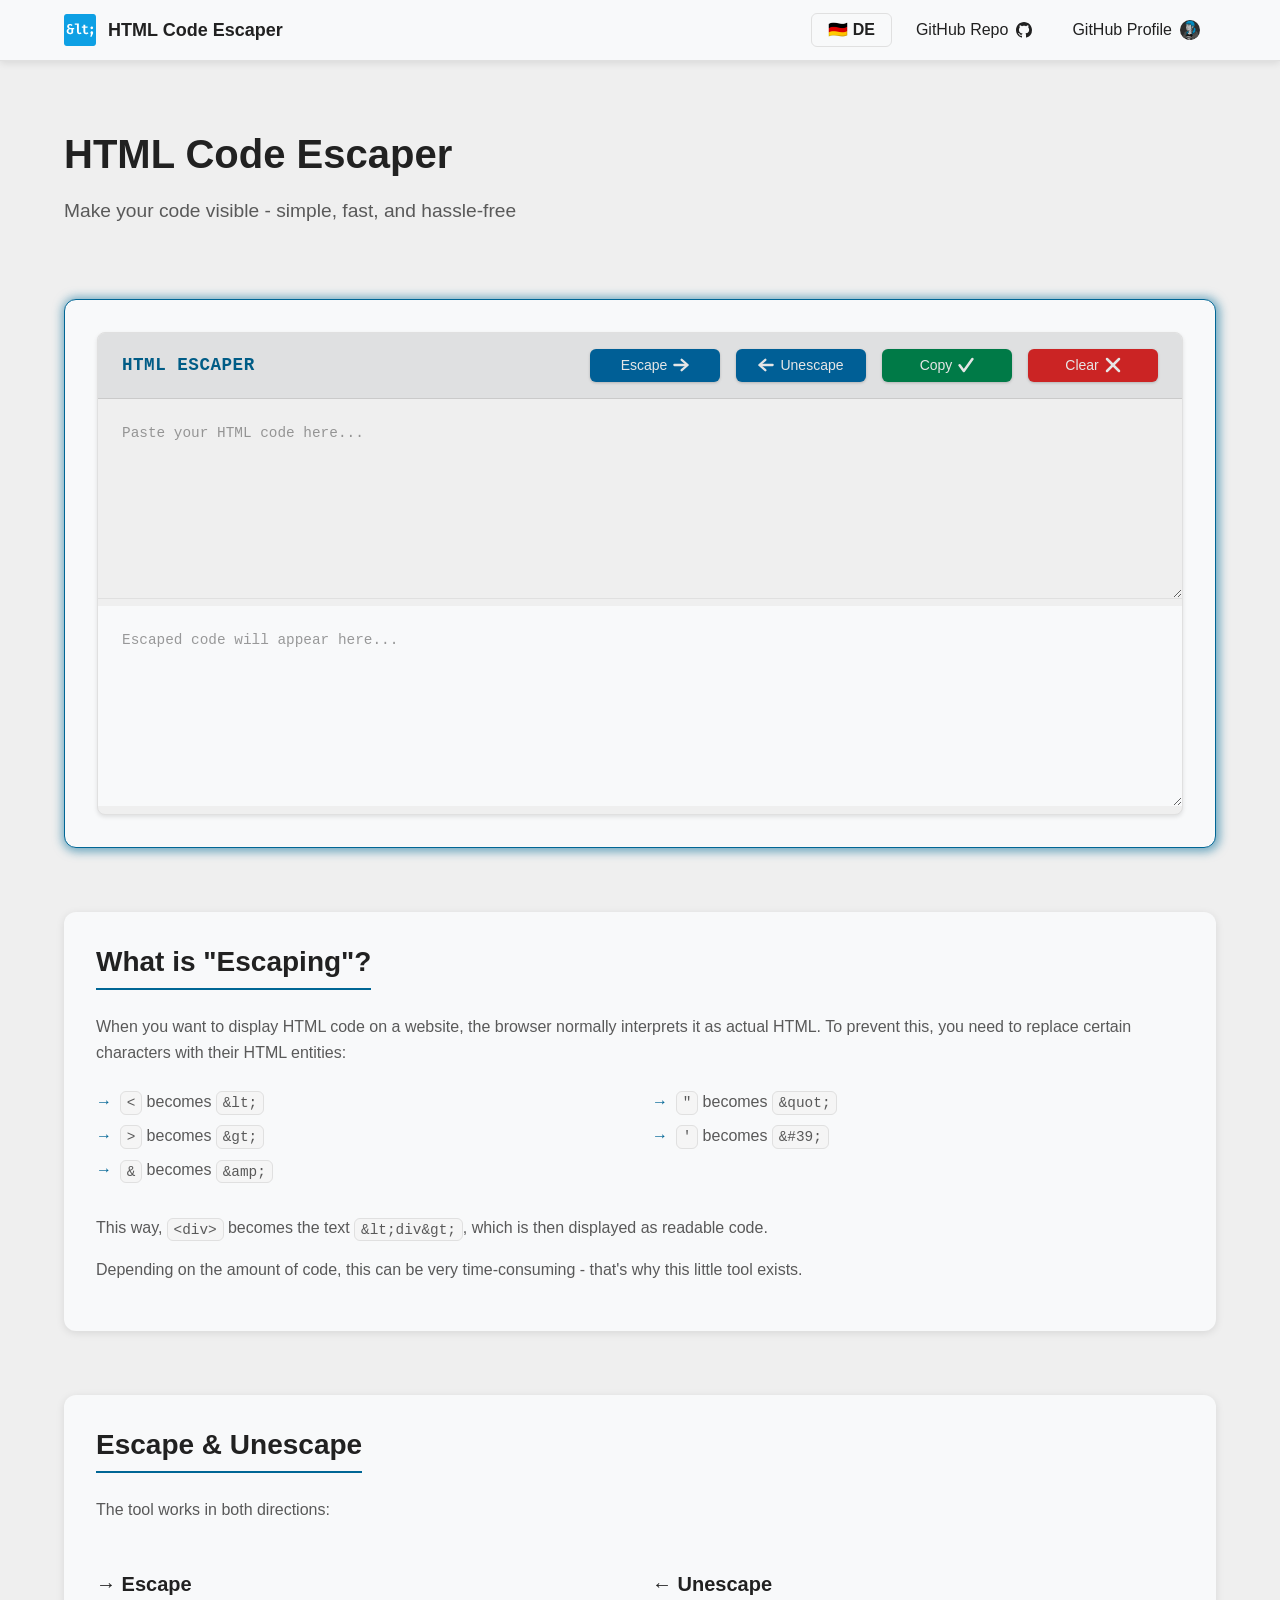
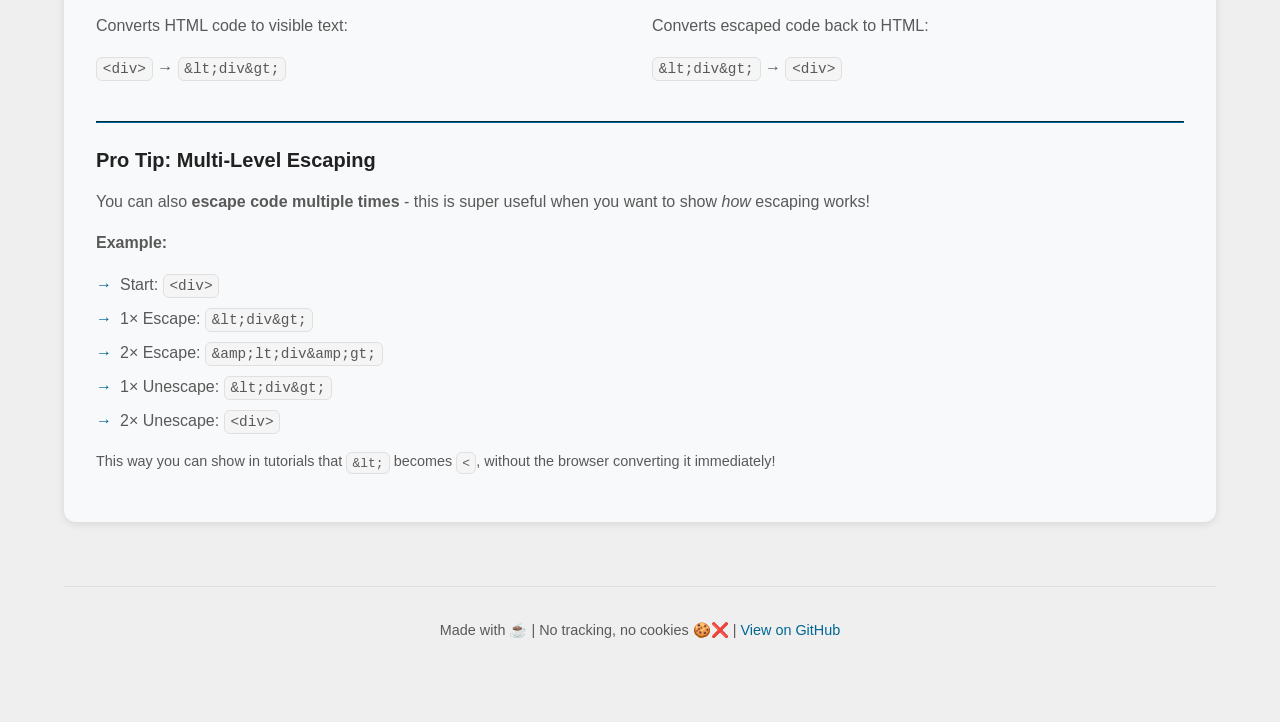
==== en.html @ 1ccf09ab "Add English version and optimize UI - Add en.html with full English translation - Add language switc" ====
<!DOCTYPE html>
<html lang="en">

    <head>
        <meta charset="UTF-8">
        <meta name="viewport" content="width=device-width, initial-scale=1.0">
        <meta name="description"
            content="HTML Code Escaper - Convert HTML code to visible text for websites and documentation">
        <title>HTML Escaper - Make Your Code Visible</title>
        <link rel="icon" type="image/svg+xml" href="img/favicon.svg">
        <link rel="alternate icon" type="image/png" href="img/favicon.png">
        <link rel="stylesheet" href="style.css">
    </head>

    <body>
        <header class="navbar">
            <nav class="nav-container">
                <div class="nav-logo">
                    <img src="img/favicon.svg" alt="HTML Escaper Logo" class="logo-icon">
                    <span class="logo-text">HTML Code Escaper</span>
                </div>
                <div class="nav-links">
                    <a href="index.html" class="nav-link lang-switch" title="Switch to German">
                        <span>🇩🇪 DE</span>
                    </a>
                    <a href="https://github.com/dontdevpanic/html-code-escaper" target="_blank" rel="noopener"
                        class="nav-link">
                        <span>GitHub Repo</span>
                        <svg width="16" height="16" viewBox="0 0 16 16" fill="currentColor" aria-hidden="true">
                            <path
                                d="M8 0C3.58 0 0 3.58 0 8c0 3.54 2.29 6.53 5.47 7.59.4.07.55-.17.55-.38 0-.19-.01-.82-.01-1.49-2.01.37-2.53-.49-2.69-.94-.09-.23-.48-.94-.82-1.13-.28-.15-.68-.52-.01-.53.63-.01 1.08.58 1.23.82.72 1.21 1.87.87 2.33.66.07-.52.28-.87.51-1.07-1.78-.2-3.64-.89-3.64-3.95 0-.87.31-1.59.82-2.15-.08-.2-.36-1.02.08-2.12 0 0 .67-.21 2.2.82.64-.18 1.32-.27 2-.27.68 0 1.36.09 2 .27 1.53-1.04 2.2-.82 2.2-.82.44 1.1.16 1.92.08 2.12.51.56.82 1.27.82 2.15 0 3.07-1.87 3.75-3.65 3.95.29.25.54.73.54 1.48 0 1.07-.01 1.93-.01 2.2 0 .21.15.46.55.38A8.013 8.013 0 0016 8c0-4.42-3.58-8-8-8z" />
                        </svg>
                    </a>
                    <a href="https://github.com/dontdevpanic" target="_blank" rel="noopener" class="nav-link">
                        <span>GitHub Profile</span>
                        <img src="img/bianca-round-gray.svg" alt="Icon Bianca" width="20" height="20">
                    </a>
                </div>
            </nav>
        </header>
        <div class="container">
            <div class="hero">
                <h1>HTML Code Escaper</h1>
                <p class="subtitle">Make your code visible - simple, fast, and hassle-free</p>
            </div>

            <!-- Code Escaper Tool -->
            <section class="content-section tool-section">
                <div class="code-block html-escaper">
                    <div class="code-header">
                        <span class="code-lang">HTML Escaper</span>
                        <div class="code-actions">
                            <button class="code-copy escape-btn" title="Escape HTML code">
                                <span class="copy-text">Escape</span>
                                <span class="copy-icon">
                                    <img src="img/escape.svg" alt="Escape Code Icon" width="16" height="16">
                                </span>
                            </button>
                            <button class="code-copy unescape-btn" title="Convert escaped code back">
                                <span class="copy-icon">
                                    <img src="img/unescape.svg" alt="Unescape Code Icon" width="16" height="16">
                                </span>
                                <span class="copy-text">Unescape</span>
                            </button>
                            <button class="code-copy copy-btn" title="Copy to clipboard">
                                <span class="copy-text">Copy</span>
                                <span class="copy-icon">
                                    <img src="img/clipboard.svg" alt="Copy Icon" width="16" height="16">
                                </span>
                            </button>
                            <button class="code-copy clear-btn" title="Clear all">
                                <span class="copy-text">Clear</span>
                                <span class="copy-icon">
                                    <img src="img/delete.svg" alt="Clear Icon" width="16" height="16">
                                </span>
                            </button>
                        </div>
                    </div>

                    <textarea class="code-input" placeholder="Paste your HTML code here..."
                        spellcheck="false"></textarea>
                    <textarea class="code-output" placeholder="Escaped code will appear here..." readonly
                        spellcheck="false"></textarea>

                </div>
            </section>


            <!-- Intro -->
            <section class="content-section explain">
                <h2 id="what-is-escaping">What is "Escaping"?</h2>
                <p>When you want to display HTML code on a website, the browser normally interprets it as actual HTML.
                    To prevent this, you need to replace certain characters with their HTML entities:</p>

                <div class="grid-2col">
                    <div>
                        <ul class="arrow-list">
                            <li><code>&lt;</code> becomes <code>&amp;lt;</code></li>
                            <li><code>&gt;</code> becomes <code>&amp;gt;</code></li>
                            <li><code>&amp;</code> becomes <code>&amp;amp;</code></li>
                        </ul>
                    </div>
                    <div>
                        <ul class="arrow-list">
                            <li><code>"</code> becomes <code>&amp;quot;</code></li>
                            <li><code>'</code> becomes <code>&amp;#39;</code></li>
                        </ul>
                    </div>
                </div>

                <p>This way, <code>&lt;div&gt;</code> becomes the text <code>&amp;lt;div&amp;gt;</code>,
                    which is then displayed as readable code.
                </p>
                <p>Depending on the amount of code, this can be very time-consuming - that's why this little tool
                    exists.</p>
            </section>

            <!-- Unescape & Advanced Usage -->
            <section class="content-section">
                <h2 id="escape-and-unescape">Escape & Unescape</h2>
                <p>The tool works in both directions:</p>

                <div class="grid-2col">
                    <div>
                        <h3>→ Escape</h3>
                        <p>Converts HTML code to visible text:</p>
                        <p><code>&lt;div&gt;</code> → <code>&amp;lt;div&amp;gt;</code></p>
                    </div>

                    <div>
                        <h3>← Unescape</h3>
                        <p>Converts escaped code back to HTML:</p>
                        <p><code>&amp;lt;div&amp;gt;</code> → <code>&lt;div&gt;</code></p>
                    </div>
                </div>

                <hr>
                <h3>Pro Tip: Multi-Level Escaping</h3>
                <p>You can also <strong>escape code multiple times</strong> - this is super useful when you want to show
                    <em>how</em> escaping works!
                </p>

                <div class="example-box">
                    <p><strong>Example:</strong></p>
                    <ol class="arrow-list">
                        <li>Start: <code>&lt;div&gt;</code></li>
                        <li>1× Escape: <code>&amp;lt;div&amp;gt;</code></li>
                        <li>2× Escape: <code>&amp;amp;lt;div&amp;amp;gt;</code></li>
                        <li>1× Unescape: <code>&amp;lt;div&amp;gt;</code></li>
                        <li>2× Unescape: <code>&lt;div&gt;</code></li>
                    </ol>
                    <p style="margin-top: 1rem; font-size: 0.9rem; color: var(--text-secondary);">
                        This way you can show in tutorials that <code>&amp;lt;</code> becomes <code>&lt;</code>,
                        without the browser converting it immediately!
                    </p>
                </div>
            </section>

            <footer class="footer">
                <p>Made with ☕ | No tracking, no cookies 🍪❌ | <a
                        href="https://github.com/dontdevpanic/html-code-escaper" target="_blank" rel="noopener">View on
                        GitHub</a></p>
            </footer>
        </div>

        <script src="script.js"></script>
    </body>

</html>
---- style.css ----
/* ============================================
   CSS Reset & Base Styles
   ============================================ */

*,
*::before,
*::after {
    margin: 0;
    padding: 0;
    box-sizing: border-box;
}

:root {
    /* Light Mode Colors */
    --bg-primary: #efefef;
    --bg-secondary: #f8f9fa;
    --bg-code: #f5f5f5;
    --text-primary: #212121;
    --text-secondary: #595959;
    --border-color: #e0e0e0;
    --shadow: rgba(0, 0, 0, 0.1);

    /* Accent Colors */
    --accent-primary: #006695;
    --accent-hover: #0077b3;
    --accent-light: #e0f2fe;

    /* Success */
    --success: #10b981;

    /* Spacing */
    --spacing-xs: 0.5rem;
    --spacing-sm: 1rem;
    --spacing-md: 1.5rem;
    --spacing-lg: 2rem;
    --spacing-xl: 3rem;
    --spacing-xxl: 4rem;

    /* Typography */
    --font-sans: -apple-system, BlinkMacSystemFont, 'Segoe UI', Roboto, 'Helvetica Neue', Arial, sans-serif;
    --font-mono: 'Consolas', 'Monaco', 'Courier New', monospace;

    /* Border Radius */
    --radius-sm: 0.375rem;
    --radius-md: 0.5rem;
    --radius-lg: 0.75rem;
}

/* Dark Mode */
@media (prefers-color-scheme: dark) {
    :root {
        --bg-primary: #0f172a;
        --bg-secondary: #1e293b;
        --bg-code: #1e293b;
        --text-primary: #e9edf0;
        --text-secondary: #b6bec9;
        --border-color: #334155;
        --shadow: rgba(0, 0, 0, 0.3);
        --accent-primary: #0ea0e4;
        --accent-light: #1e3a5f;
    }
}


/* ============================================
   Typography
   ============================================ */

body {
    font-family: var(--font-sans);
    background-color: var(--bg-primary);
    color: var(--text-primary);
    line-height: 1.6;
    font-size: 16px;
    transition: background-color 0.3s ease, color 0.3s ease;
}

h1,
h2,
h3,
h4,
h5,
h6 {
    font-weight: 600;
    line-height: 1.3;
    color: var(--text-primary);
}

h1 {
    font-size: 2.5rem;
    margin-bottom: var(--spacing-sm);
}

h2 {
    font-size: 1.75rem;
    margin-bottom: var(--spacing-md);
    padding-bottom: var(--spacing-xs);
    border-bottom: 2px solid var(--accent-primary);
    display: inline-block;
}

h3 {
    font-size: 1.25rem;
    margin-top: var(--spacing-md);
    margin-bottom: var(--spacing-sm);
    color: var(--text-primary);
}

p {
    margin-bottom: var(--spacing-sm);
    color: var(--text-secondary);
}

a {
    color: var(--accent-primary);
    text-decoration: none;
    transition: color 0.2s ease;
}

a:hover {
    color: var(--accent-hover);
    text-decoration: underline;
}

/* ============================================
   Base Elements
   ============================================ */
code {
    font-family: var(--font-mono);
    background-color: var(--bg-code);
    padding: 0.2em 0.4em;
    border-radius: var(--radius-sm);
    font-size: 0.9em;
    border: 1px solid var(--border-color);
}

kbd {
    font-family: var(--font-mono);
    background-color: var(--bg-code);
    padding: 0.15em 0.4em;
    border-radius: var(--radius-sm);
    font-size: 0.875em;
    border: 1px solid var(--border-color);
    box-shadow: 0 1px 2px var(--shadow);
}

details {
    margin-top: var(--spacing-md);
    padding: var(--spacing-md);
    background-color: var(--bg-code);
    border: 1px solid var(--border-color);
    border-radius: var(--radius-md);
}

summary {
    cursor: pointer;
    font-weight: 600;
    color: var(--accent-primary);
    user-select: none;
    padding: var(--spacing-xs);
    margin: calc(-1 * var(--spacing-xs));
    border-radius: var(--radius-sm);
    transition: background-color 0.2s ease;
}

summary:hover {
    background-color: var(--accent-light);
}

details[open] summary {
    margin-bottom: var(--spacing-md);
}

hr {
    border-color: var(--accent-primary);
}

/* ============================================
   Lists
   ============================================ */

.arrow-list {
    list-style: none;
    padding-left: 0;
}

.arrow-list li {
    padding-left: var(--spacing-md);
    margin-bottom: var(--spacing-xs);
    position: relative;
    color: var(--text-secondary);
}

.arrow-list li::before {
    content: "→";
    position: absolute;
    left: 0;
    color: var(--accent-primary);
    font-weight: bold;
}

/* ============================================
   Layout
   ============================================ */

.container {
    max-width: 1200px;
    margin: 0 auto;
    padding: var(--spacing-lg) var(--spacing-md);
}

/* ============================================
   Content Sections
   ============================================ */

.content-section {
    background-color: var(--bg-secondary);
    padding: var(--spacing-lg);
    border-radius: var(--radius-lg);
    margin-top: var(--spacing-xxl);
    margin-bottom: var(--spacing-xxl);
    box-shadow: 0 2px 8px var(--shadow);
}

/* ============================================
   Grid Layout
   ============================================ */

.grid-2col {
    display: grid;
    grid-template-columns: repeat(auto-fit, minmax(250px, 1fr));
    gap: var(--spacing-md);
    margin: var(--spacing-md) 0;
}

/* ============================================
   Navigation
   ============================================ */

.navbar {
    position: fixed;
    top: 0;
    left: 0;
    right: 0;
    background-color: var(--bg-secondary);
    border-bottom: 1px solid var(--border-color);
    box-shadow: 0 2px 8px var(--shadow);
    z-index: 1000;
    backdrop-filter: blur(10px);
}

.nav-container {
    max-width: 1200px;
    margin: 0 auto;
    padding: 0.75rem 1.5rem;
    display: flex;
    justify-content: space-between;
    align-items: center;
}

.nav-logo {
    display: flex;
    align-items: center;
    gap: 0.75rem;
    text-decoration: none;
    color: var(--text-primary);
}

.logo-icon {
    width: 32px;
    height: 32px;
}

.logo-text {
    font-weight: 600;
    font-size: 1.125rem;
    color: var(--text-primary);
    line-height: 1;
}

.nav-links {
    display: flex;
    gap: 0.5rem;
    align-items: center;
    line-height: 1;
}

.nav-link {
    display: flex;
    align-items: center;
    gap: 0.5rem;
    padding: 0.5rem 1rem;
    color: var(--text-primary);
    text-decoration: none;
    font-weight: 500;
    border-radius: var(--radius-sm);
    transition: all 0.2s ease;
}

.nav-link:hover {
    background-color: var(--accent-light);
    color: var(--accent-primary);
    text-decoration: none;
}

.logo-icon,
.nav-link svg {
    display: block;
}

.nav-link svg {
    transition: scale 0.5s ease;
}

.nav-link:hover svg {
    transform: scale(1.05);
}

.lang-switch {
    font-weight: 600;
    border: 1px solid var(--border-color);
}

/* ============================================
   Hero Section
   ============================================ */

.hero {
    /* text-align: center; */
    padding: var(--spacing-xl) 0;
    margin-top: var(--spacing-xl);
    margin-bottom: var(--spacing-xs);
}

.subtitle {
    font-size: 1.2rem;
    color: var(--text-secondary);
    font-weight: 400;
}

/* ============================================
   Code Block / Tool
   ============================================ */

.tool-section {
    margin-top: 0;
    background-color: var(--bg-secondary);
    border: 1px solid var(--accent-primary);
    box-shadow: 1px 1px 10px 3px rgba(30, 123, 162, 0.6);
}

.code-block {
    background-color: var(--bg-primary);
    border: 1px solid var(--border-color);
    border-radius: var(--radius-md);
    overflow: hidden;
    box-shadow: 0 2px 4px var(--shadow);
}

.code-header {
    background-color: var(--bg-secondary);
    filter: brightness(0.9);
    padding: var(--spacing-sm) var(--spacing-md);
    display: flex;
    justify-content: space-between;
    align-items: center;
    border-bottom: 1px solid var(--border-color);
    flex-wrap: wrap;
    gap: var(--spacing-sm);
}

.code-lang {
    font-family: var(--font-mono);
    font-size: 1.1rem;
    font-weight: 600;
    color: var(--accent-primary);
    text-transform: uppercase;
    letter-spacing: 0.5px;
}

.code-actions {
    display: flex;
    gap: var(--spacing-sm);
    flex-wrap: wrap;
}

.code-copy {
    display: flex;
    align-items: center;
    gap: 0.375rem;
    padding: 0.5rem 0.875rem;
    background-color: var(--accent-primary);
    color: white;
    border: none;
    border-radius: var(--radius-sm);
    cursor: pointer;
    font-family: var(--font-sans);
    font-size: 0.875rem;
    font-weight: 500;
    line-height: 1.2;
    transition: all 0.2s ease;
    box-shadow: 0 1px 3px rgba(0, 0, 0, 0.2);
    white-space: nowrap;
    min-width: 130px;
    justify-content: center;
}

.code-copy:hover {
    background-color: var(--accent-hover);
    transform: translateY(-1px);
    box-shadow: 0 2px 6px rgba(0, 0, 0, 0.25);
}

.code-copy:active {
    transform: translateY(0);
}

.code-copy.copied {
    background-color: var(--success);
}

.escape-btn,
.unescape-btn {
    background-color: #006aa7;
}

.escape-btn:hover,
.unescape-btn:hover {
    background-color: #005a8e;
}

.copy-btn {
    background-color: #00874f;
}

.copy-btn:hover {
    background-color: #007343;
}

.clear-btn {
    background-color: #e12828;
}

.clear-btn:hover {
    background-color: #bc2525;
}

.copy-icon {
    display: flex;
    align-items: center;
}

.copy-icon img {
    filter: brightness(0) invert(1);
}

/* Dark mode */
@media (prefers-color-scheme: dark) {
    .copy-icon img {
        filter: none;
        opacity: 0.9;
    }
}

/* ============================================
   Textareas
   ============================================ */

.code-input,
.code-output {
    width: 100%;
    min-height: 200px;
    padding: var(--spacing-md);
    font-family: var(--font-mono);
    font-size: 0.9rem;
    line-height: 1.5;
    background-color: var(--bg-primary);
    color: var(--text-primary);
    border: none;
    resize: vertical;
    outline: none;
    white-space: pre;
    overflow-x: auto;
    word-wrap: normal;
}

.code-input {
    border-bottom: 1px solid var(--border-color);
}

.code-input::placeholder,
.code-output::placeholder {
    color: var(--text-secondary);
    opacity: 0.6;
}

.code-input:focus {
    background-color: var(--bg-primary);
}

.code-output {
    background-color: var(--bg-secondary);
}

/* ============================================
   Footer
   ============================================ */

.footer {
    text-align: center;
    padding: var(--spacing-lg) 0;
    color: var(--text-secondary);
    font-size: 0.9rem;
    border-top: 1px solid var(--border-color);
    margin-top: var(--spacing-xl);
}

.footer a {
    color: var(--accent-primary);
    font-weight: 500;
}

/* ============================================
   Responsive Design
   ============================================ */

@media (max-width: 768px) {

    /* Typography */
    h1 {
        font-size: 2rem;
    }

    h2 {
        font-size: 1.5rem;
    }

    /* Layout */
    .container {
        padding: var(--spacing-md) var(--spacing-sm);
    }

    /* Nav */
    .nav-container {
        padding: 0.75rem 1rem;
    }

    .logo-text {
        font-size: 1rem;
    }

    .logo-icon {
        width: 28px;
        height: 28px;
    }

    .nav-link span {
        display: none;
    }

    /* Tool */
    .code-header {
        flex-direction: column;
        align-items: flex-start;
    }

    .code-actions {
        width: 100%;
        display: grid;
        grid-template-columns: 1fr 1fr;
        gap: var(--spacing-xs);
    }

    .code-copy {
        justify-content: center;
        padding: 0.5rem 0.5rem;
        font-size: 0.8rem;
    }

    /* Stack buttons */
    .normalize-btn,
    .escape-btn,
    .copy-btn,
    .clear-btn {
        grid-column: span 1;
    }

    .lang-switch span {
        display: inline;
    }
}

@media (max-width: 420px) {

    .logo-text {
        display: none;
    }

    .code-actions {
        grid-template-columns: 1fr;
        /* <- Nur noch 1 Spalte! */
    }

}

/* ============================================
   Animations
   ============================================ */

@keyframes fadeIn {
    from {
        opacity: 0;
        transform: translateY(10px);
    }

    to {
        opacity: 1;
        transform: translateY(0);
    }
}

.content-section {
    animation: fadeIn 0.5s ease-out;
}
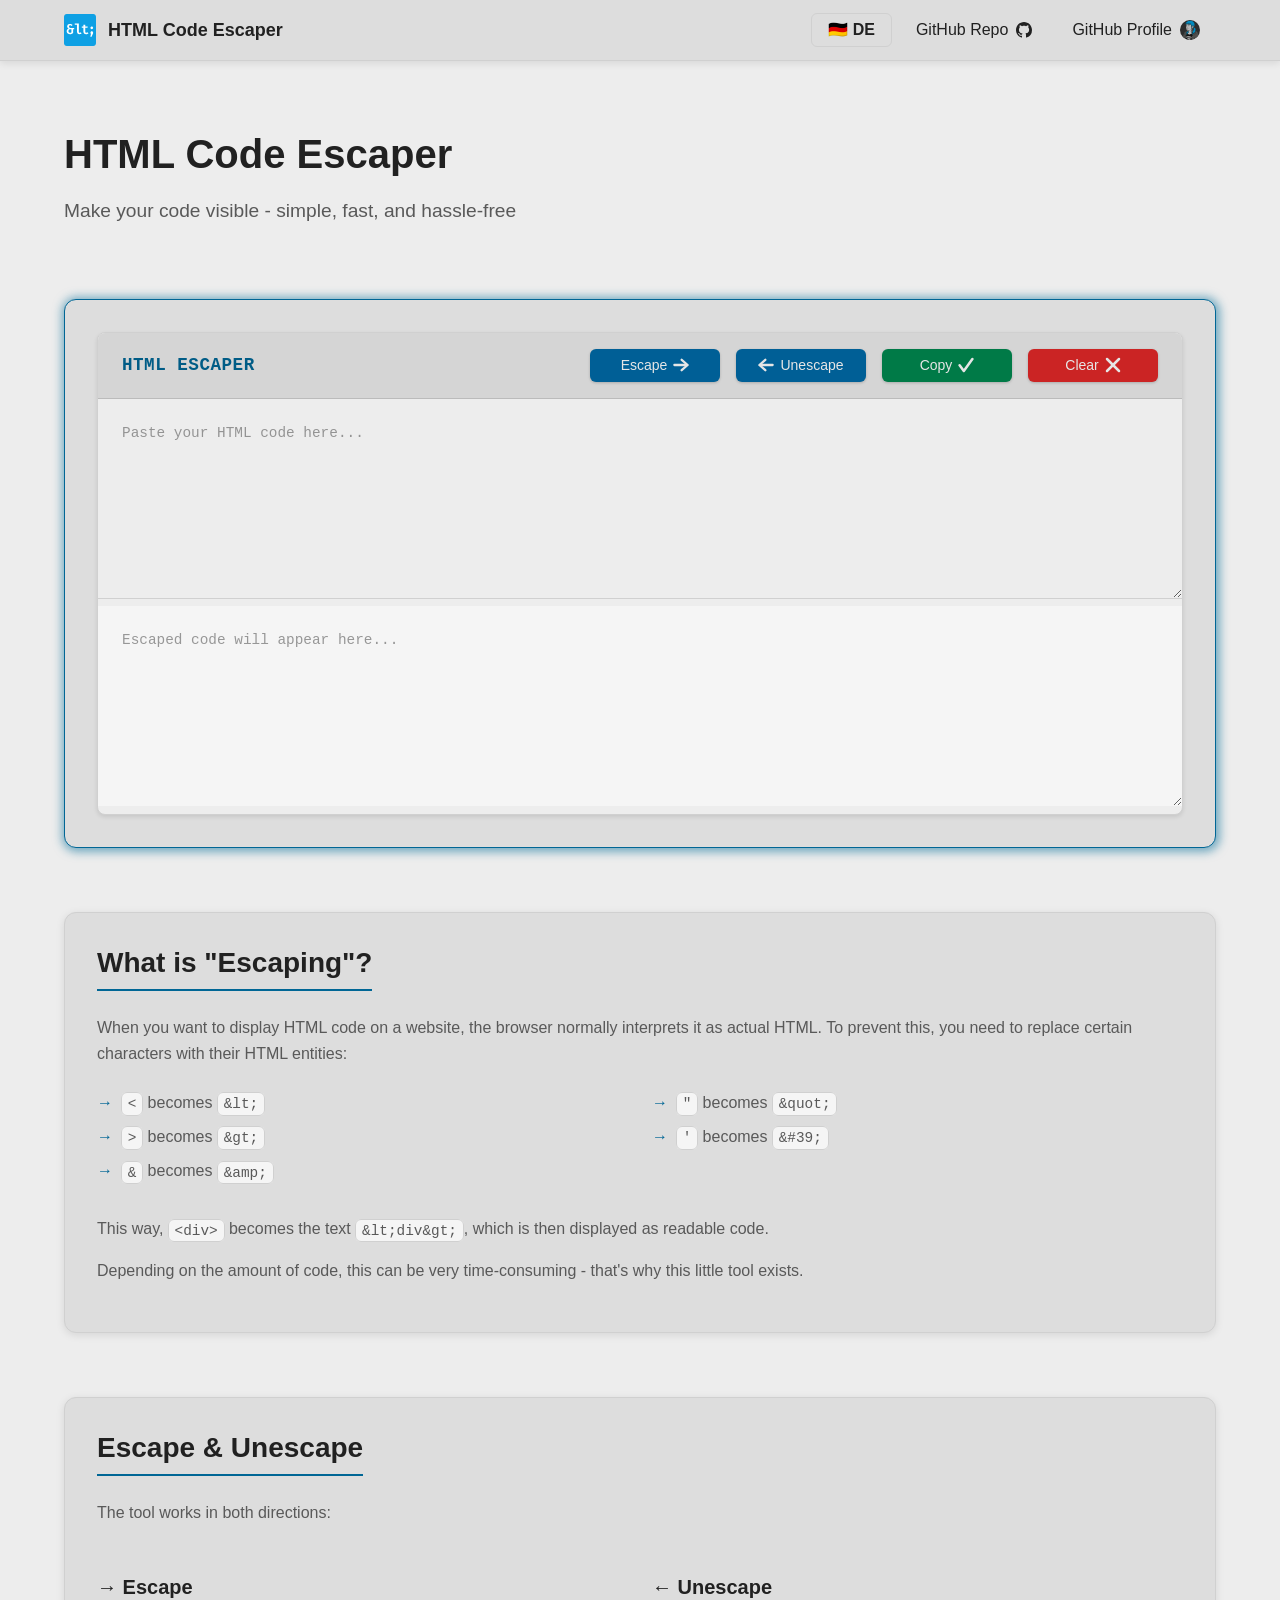
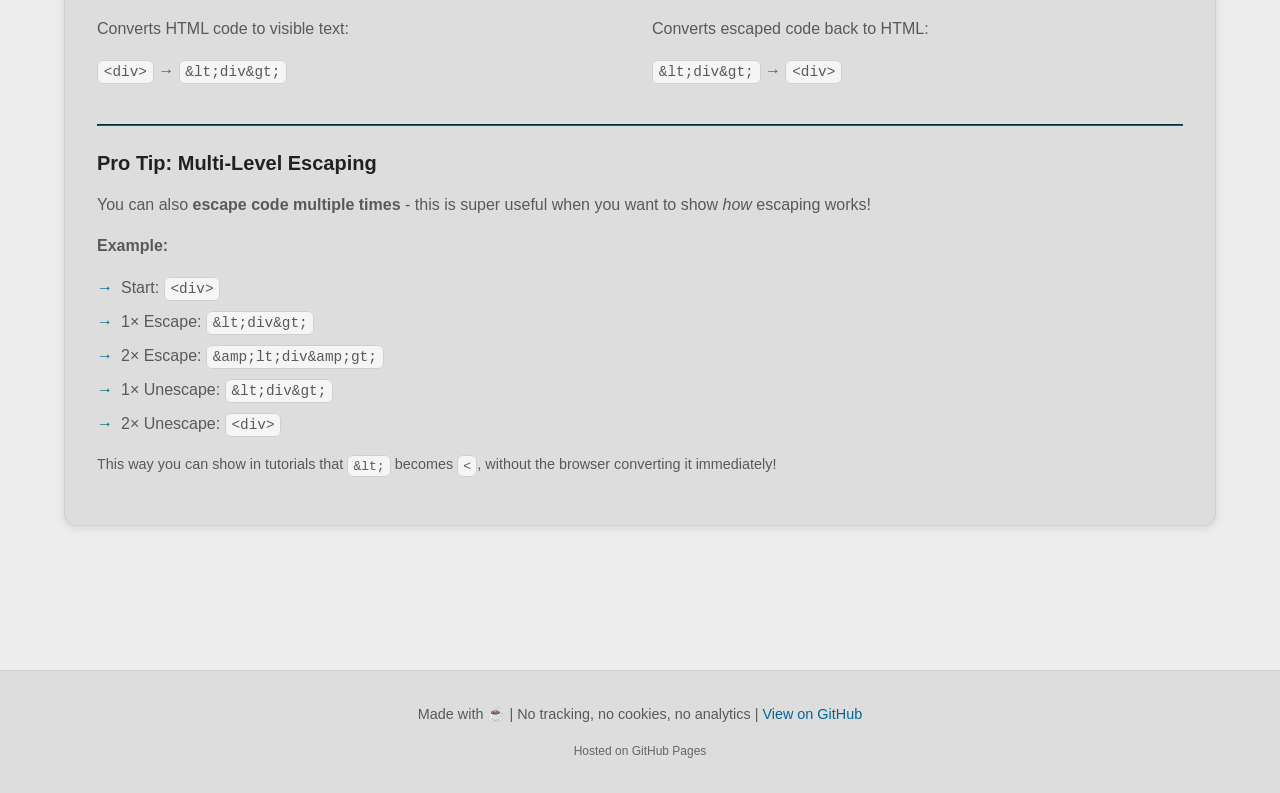
==== commit 266f9b6e: "Refactor script and adjust dark mode colors" ====
--- a/en.html
+++ b/en.html
@@ -38,7 +38,7 @@
                 </div>
             </nav>
         </header>
-        <div class="container">
+        <main class="container">
             <div class="hero">
                 <h1>HTML Code Escaper</h1>
                 <p class="subtitle">Make your code visible - simple, fast, and hassle-free</p>
@@ -155,13 +155,15 @@
                     </p>
                 </div>
             </section>
+        </main>
 
-            <footer class="footer">
-                <p>Made with ☕ | No tracking, no cookies 🍪❌ | <a
-                        href="https://github.com/dontdevpanic/html-code-escaper" target="_blank" rel="noopener">View on
-                        GitHub</a></p>
-            </footer>
-        </div>
+        <footer class="footer">
+            <p>Made with ☕ | No tracking, no cookies, no analytics | <a
+                    href="https://github.com/dontdevpanic/html-code-escaper" target="_blank" rel="noopener">View on
+                    GitHub</a></p>
+            <small>Hosted on GitHub Pages
+            </small>
+        </footer>
 
         <script src="script.js"></script>
     </body>
--- a/style.css
+++ b/style.css
@@ -12,18 +12,18 @@
 
 :root {
     /* Light Mode Colors */
-    --bg-primary: #efefef;
-    --bg-secondary: #f8f9fa;
+    --bg-primary: #ededed;
+    --bg-secondary: #dddddd;
     --bg-code: #f5f5f5;
     --text-primary: #212121;
     --text-secondary: #595959;
-    --border-color: #e0e0e0;
+    --border-color: #d0d0d0;
     --shadow: rgba(0, 0, 0, 0.1);
 
     /* Accent Colors */
     --accent-primary: #006695;
     --accent-hover: #0077b3;
-    --accent-light: #e0f2fe;
+    --accent-light: #eaeaea;
 
     /* Success */
     --success: #10b981;
@@ -49,15 +49,19 @@
 /* Dark Mode */
 @media (prefers-color-scheme: dark) {
     :root {
-        --bg-primary: #0f172a;
+        --bg-primary: #2a2a2a;
+        --bg-secondary: #232323;
+        --bg-code: #2e2e2e;
+        /* ALTERNATIVE BLUE-ISH */
+        /* --bg-primary: #0f172a;
         --bg-secondary: #1e293b;
-        --bg-code: #1e293b;
-        --text-primary: #e9edf0;
+        --bg-code: #1e293b; */
+        --text-primary: #e7e7e7;
         --text-secondary: #b6bec9;
         --border-color: #334155;
         --shadow: rgba(0, 0, 0, 0.3);
         --accent-primary: #0ea0e4;
-        --accent-light: #1e3a5f;
+        --accent-light: #393f47;
     }
 }
 
@@ -217,6 +221,7 @@
     background-color: var(--bg-secondary);
     padding: var(--spacing-lg);
     border-radius: var(--radius-lg);
+    border: 1px solid var(--border-color);
     margin-top: var(--spacing-xxl);
     margin-bottom: var(--spacing-xxl);
     box-shadow: 0 2px 8px var(--shadow);
@@ -358,7 +363,7 @@
 }
 
 .code-header {
-    background-color: var(--bg-secondary);
+    background-color: var(--bg-primary);
     filter: brightness(0.9);
     padding: var(--spacing-sm) var(--spacing-md);
     display: flex;
@@ -499,14 +504,15 @@
 }
 
 .code-output {
+    background-color: var(--bg-code);
+}
+
+/* ============================================
+   Footer
+   ============================================ */
+
+.footer {
     background-color: var(--bg-secondary);
-}
-
-/* ============================================
-   Footer
-   ============================================ */
-
-.footer {
     text-align: center;
     padding: var(--spacing-lg) 0;
     color: var(--text-secondary);
@@ -520,6 +526,12 @@
     font-weight: 500;
 }
 
+.footer small {
+    display: block;
+    margin-top: 0.5rem;
+    opacity: 0.9;
+}
+
 /* ============================================
    Responsive Design
    ============================================ */
@@ -598,7 +610,6 @@
 
     .code-actions {
         grid-template-columns: 1fr;
-        /* <- Nur noch 1 Spalte! */
     }
 
 }
